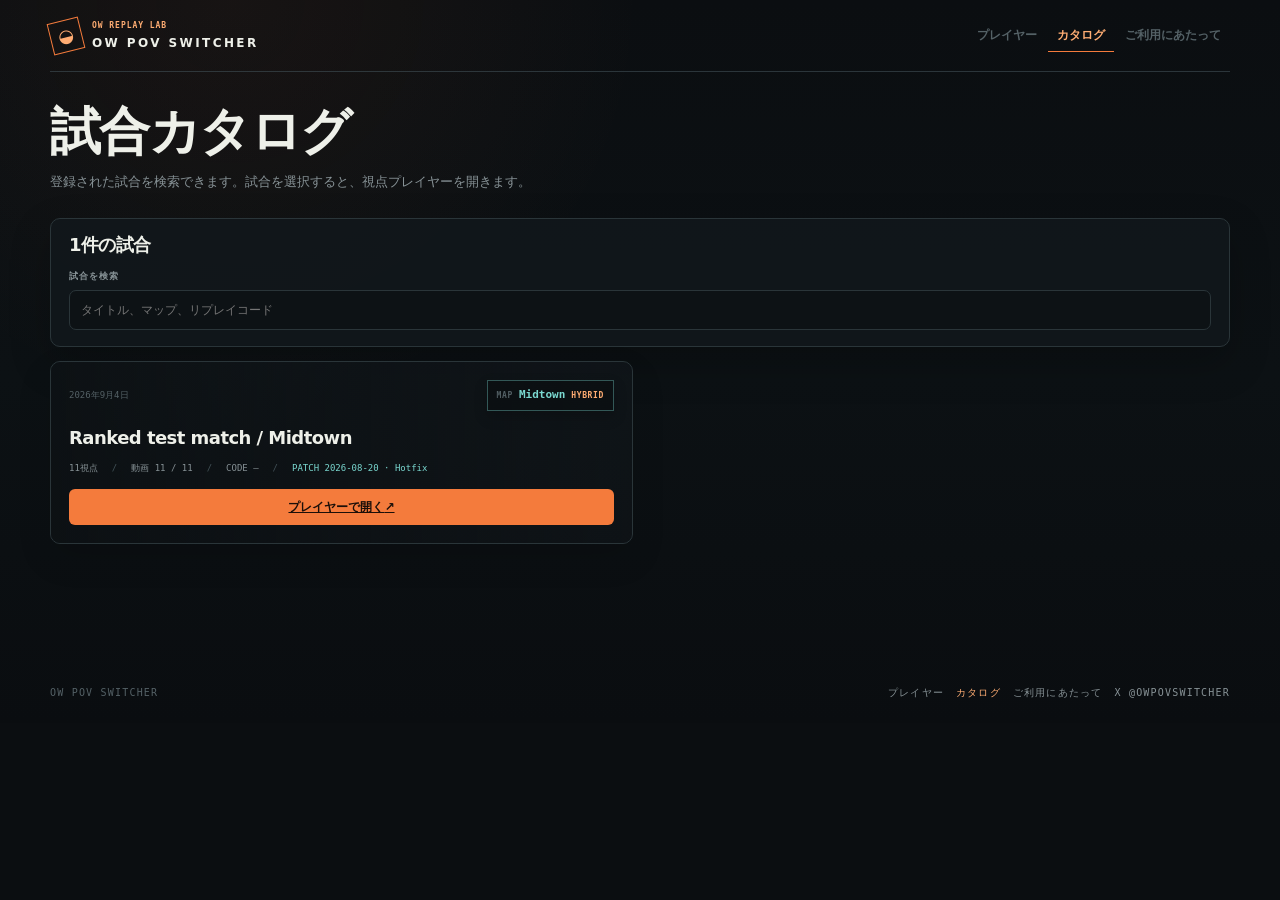
==== catalog.html @ fe80c664 "Initial version of OW POV Switcher" ====
<!doctype html>
<html lang="ja">
  <head>
    <meta charset="UTF-8" />
    <meta name="viewport" content="width=device-width, initial-scale=1.0" />
    <meta name="theme-color" content="#0b0e11" />
  <title>試合カタログ | OW POV Switcher</title>
    <link rel="stylesheet" href="./styles.css" />
  </head>
  <body>
    <div class="app-shell">
      <header class="topbar">
        <a class="brand" href="./index.html" aria-label="OW POV Switcher プレイヤー">
          <span class="brand-mark" aria-hidden="true">◒</span>
          <span>
            <span class="brand-kicker">OW REPLAY LAB</span>
            <span class="brand-name">OW POV SWITCHER</span>
          </span>
        </a>
        <div class="topbar-tools">
          <nav class="primary-nav" aria-label="メインナビゲーション">
            <a href="./index.html">プレイヤー</a>
            <a class="is-active" href="./catalog.html" aria-current="page">カタログ</a>
            <a href="./usage.html">ご利用にあたって</a>
          </nav>
        </div>
      </header>

      <main id="top">
        <section class="page-hero">
          <div>
            <h1>試合カタログ</h1>
            <p class="hero-text">
              登録された試合を検索できます。試合を選択すると、視点プレイヤーを開きます。
            </p>
          </div>
        </section>

        <section class="catalog-toolbar panel" aria-label="カタログ操作">
          <div class="catalog-toolbar-heading">
            <div>
              <h2 id="catalogCount">読み込み中</h2>
            </div>
          </div>
          <div class="catalog-filters">
            <label class="catalog-search">
              <span class="field-label">試合を検索</span>
              <input id="catalogSearch" class="text-input" type="search" placeholder="タイトル、マップ、リプレイコード" autocomplete="off" />
            </label>
          </div>
          <p id="catalogStatusMessage" class="data-status" aria-live="polite"></p>
        </section>

        <section class="catalog-section" aria-label="試合一覧">
          <div id="catalogGrid" class="catalog-grid" aria-live="polite"></div>
        </section>
      </main>

      <footer class="footer">
        <span>OW POV SWITCHER</span>
        <nav class="footer-links" aria-label="サイト情報">
          <a href="./index.html">プレイヤー</a>
          <a href="./catalog.html" aria-current="page">カタログ</a>
          <a href="./usage.html">ご利用にあたって</a>
          <a href="https://x.com/OWPOVSwitcher" target="_blank" rel="noreferrer noopener">X @OWPOVSwitcher</a>
        </nav>
      </footer>
    </div>

    <script src="./map-data.js" defer></script>
    <script src="./patch-data.js" defer></script>
    <script src="./catalog-data.js" defer></script>
    <script src="./catalog.js" defer></script>
  </body>
</html>
---- styles.css ----
:root {
  --content-width: 1180px;
  --font-sans: "Yu Gothic", "Hiragino Kaku Gothic ProN", "Noto Sans JP", system-ui, sans-serif;
  --font-mono: "Cascadia Code", Consolas, monospace;
  --bg: #0b0e11;
  --panel: #11171b;
  --panel-raised: #171f23;
  --panel-deep: #0d1215;
  --ink: #eef0e9;
  --muted: #879296;
  --faint: #546166;
  --line: #2a3539;
  --line-bright: #435258;
  --orange: #f47b3c;
  --orange-soft: #ffad73;
  --cyan: #7ad8d0;
  --yellow: #e6c86e;
  --danger: #f36e69;
  --radius: 10px;
  --shadow: 0 16px 40px rgba(0, 0, 0, 0.22);
  color-scheme: dark;
}

* {
  box-sizing: border-box;
}

html {
  background: var(--bg);
  scroll-behavior: smooth;
}

body {
  margin: 0;
  min-width: 320px;
  background:
    radial-gradient(circle at 18% 0%, rgba(244, 123, 60, 0.055), transparent 26rem),
    linear-gradient(180deg, #0b0e11 0%, #0c1114 52%, #0a0d10 100%);
  color: var(--ink);
  font-family: var(--font-sans);
  line-height: 1.5;
}

button,
input {
  font: inherit;
}

button {
  cursor: pointer;
}

button:focus-visible,
input:focus-visible,
select:focus-visible,
a:focus-visible {
  outline: 2px solid var(--cyan);
  outline-offset: 3px;
}

.app-shell {
  width: min(var(--content-width), calc(100% - 32px));
  margin: 0 auto;
}

.topbar {
  display: flex;
  align-items: center;
  justify-content: space-between;
  min-height: 72px;
  border-bottom: 1px solid rgba(67, 82, 88, 0.58);
}

.brand {
  display: inline-flex;
  align-items: center;
  gap: 10px;
  color: var(--ink);
  text-decoration: none;
}

.brand-mark {
  display: grid;
  width: 32px;
  height: 32px;
  place-items: center;
  border: 1px solid var(--orange);
  color: var(--orange-soft);
  font-size: 18px;
  line-height: 1;
  transform: rotate(-14deg);
}

.brand-kicker,
.brand-name,
.eyebrow,
.field-label,
.hero-label,
.panel-index,
.micro-copy,
.footer,
.keyboard-hint {
  letter-spacing: 0.12em;
  text-transform: uppercase;
}

.brand-kicker {
  display: block;
  color: var(--orange-soft);
  font-family: var(--font-mono);
  font-size: 8px;
  font-weight: 700;
}

.brand-name {
  display: block;
  margin-top: 2px;
  font-size: 12px;
  font-weight: 800;
  letter-spacing: 0.2em;
}

.eyebrow {
  margin: 0 0 8px;
  color: var(--orange-soft);
  font-family: var(--font-mono);
  font-size: 10px;
  font-weight: 700;
}

.hero-label {
  display: block;
  color: var(--muted);
  font-family: var(--font-mono);
  font-size: 9px;
  font-weight: 700;
}

.topbar-tools {
  display: flex;
  align-items: center;
  gap: 16px;
}

.primary-nav {
  display: flex;
  align-items: center;
  gap: 2px;
}

.primary-nav a {
  padding: 7px 9px;
  border-bottom: 1px solid transparent;
  color: var(--faint);
  font-family: var(--font-sans);
  font-size: 12px;
  font-weight: 700;
  letter-spacing: 0;
  text-decoration: none;
  transition: border-color 160ms ease, color 160ms ease;
}

.primary-nav a:hover,
.primary-nav a.is-active {
  border-color: var(--orange);
  color: var(--orange-soft);
}

main {
  padding: 32px 0 48px;
}

.intro-grid {
  margin-bottom: 24px;
}

h1,
h2,
p {
  margin-top: 0;
}

h1,
h2 {
  font-weight: 700;
  letter-spacing: -0.03em;
}

h1 {
  max-width: 820px;
  margin-bottom: 12px;
  font-size: clamp(2rem, 4vw, 3.6rem);
  line-height: 1.08;
}

.match-page-title {
  max-width: 900px;
  margin-bottom: 12px;
  font-size: clamp(2rem, 4.2vw, 3.8rem);
  overflow-wrap: anywhere;
}

h1 em {
  color: var(--orange);
  font-style: normal;
}

h2 {
  margin-bottom: 0;
  font-size: 20px;
  line-height: 1.15;
}

.hero-text {
  max-width: 680px;
  margin-bottom: 0;
  color: var(--muted);
  font-size: 13px;
  line-height: 1.75;
}

.panel {
  border: 1px solid var(--line);
  border-radius: var(--radius);
  background: rgba(17, 23, 27, 0.9);
  box-shadow: var(--shadow);
}

.lab-grid {
  display: grid;
  grid-template-columns: 250px minmax(0, 1fr);
  gap: 14px;
  align-items: start;
}

.control-panel {
  min-height: auto;
  padding: 16px;
}

.panel-heading {
  display: flex;
  align-items: flex-start;
  justify-content: space-between;
  gap: 12px;
  margin-bottom: 18px;
}

.panel-heading.compact {
  margin-bottom: 16px;
}

.panel-index {
  display: inline-flex;
  align-items: center;
  justify-content: center;
  min-width: 28px;
  height: 22px;
  border: 1px solid var(--line-bright);
  color: var(--faint);
  font-family: "Cascadia Code", Consolas, monospace;
  font-size: 9px;
}

.field-label {
  display: block;
  margin-bottom: 7px;
  color: var(--muted);
  font-family: var(--font-mono);
  font-size: 9px;
  font-weight: 700;
}

.text-input {
  width: 100%;
  height: 38px;
  padding: 0 11px;
  border: 1px solid var(--line);
  border-radius: 7px;
  outline: none;
  background: var(--panel-deep);
  color: var(--ink);
  font-size: 12px;
  transition: border-color 160ms ease, background 160ms ease;
}

.text-input:hover,
.text-input:focus {
  border-color: var(--line-bright);
  background: #0f1518;
}

.pov-list-heading {
  display: flex;
  align-items: center;
  justify-content: space-between;
  margin-top: 0;
}

.pov-list-heading .field-label {
  margin-bottom: 0;
}

.micro-copy {
  color: var(--faint);
  font-family: var(--font-mono);
  font-size: 8px;
}

.pov-list {
  display: grid;
  gap: 7px;
  max-height: 520px;
  margin-top: 10px;
  overflow-y: auto;
  padding-right: 4px;
  scrollbar-color: var(--line-bright) transparent;
}

.pov-row {
  display: grid;
  width: 100%;
  grid-template-columns: 29px minmax(0, 1fr) auto;
  gap: 8px;
  align-items: center;
  padding: 8px 7px;
  border: 1px solid rgba(42, 53, 57, 0.7);
  appearance: none;
  color: var(--ink);
  font: inherit;
  text-align: left;
  background: rgba(13, 18, 21, 0.8);
  cursor: pointer;
  transition: border-color 160ms ease, background 160ms ease;
}

.pov-row:hover {
  border-color: var(--line-bright);
  background: rgba(23, 31, 35, 0.9);
}

.pov-row.is-active {
  border-color: rgba(244, 123, 60, 0.72);
  background: rgba(244, 123, 60, 0.06);
}

.pov-number {
  display: grid;
  width: 27px;
  height: 27px;
  place-items: center;
  border: 1px solid var(--line-bright);
  color: var(--cyan);
  font-family: "Cascadia Code", Consolas, monospace;
  font-size: 9px;
}

.pov-row.is-active .pov-number {
  border-color: var(--orange);
  color: var(--orange-soft);
}

.pov-info {
  min-width: 0;
}

.pov-name-line {
  display: flex;
  align-items: center;
  justify-content: space-between;
  gap: 8px;
  margin-bottom: 0;
}

.pov-name-line strong {
  min-width: 0;
  overflow: hidden;
  color: var(--ink);
  font-size: 11px;
  font-weight: 600;
  text-overflow: ellipsis;
  white-space: nowrap;
}

.pov-name-line small {
  flex: 0 0 auto;
  color: var(--faint);
  font-family: "Cascadia Code", Consolas, monospace;
  font-size: 8px;
}

.pov-switch {
  color: var(--faint);
  font-family: "Cascadia Code", Consolas, monospace;
  font-size: 9px;
}

.pov-row.is-active .pov-switch {
  color: var(--orange-soft);
}

.button {
  display: inline-flex;
  align-items: center;
  justify-content: space-between;
  min-height: 36px;
  padding: 0 11px;
  border: 1px solid transparent;
  border-radius: 6px;
  font-size: 12px;
  font-weight: 700;
  transition: transform 160ms ease, border-color 160ms ease, background 160ms ease;
}

.button:hover {
  transform: translateY(-1px);
}

.button:disabled {
  cursor: not-allowed;
  opacity: 0.42;
  transform: none;
}

.button-primary {
  background: var(--orange);
  color: #1b0f09;
}

.button-primary:hover {
  background: var(--orange-soft);
}

.button-quiet,
.button-outline {
  border-color: var(--line);
  background: transparent;
  color: var(--muted);
}

.button-quiet {
  justify-content: center;
  min-height: 30px;
  font-size: 10px;
}

.button-quiet:hover,
.button-outline:hover {
  border-color: var(--line-bright);
  color: var(--ink);
}

.button-outline {
  min-height: 30px;
  padding: 0 10px;
  font-family: var(--font-mono);
  font-size: 10px;
  white-space: nowrap;
}

.data-actions {
  display: grid;
  grid-template-columns: 1fr 1fr;
  gap: 8px;
  margin-top: 10px;
}

.data-actions .button {
  justify-content: center;
  min-width: 0;
  padding: 0 8px;
  font-size: 9px;
}

.data-status {
  min-height: 0;
  margin: 8px 0 0;
  color: var(--cyan);
  font-size: 10px;
  line-height: 1.5;
}

.data-status:empty {
  display: none;
}

.data-status.is-error {
  color: var(--danger);
}

.viewer-panel {
  min-width: 0;
  padding: 18px;
}

.viewer-header {
  display: flex;
  align-items: flex-start;
  justify-content: space-between;
  gap: 16px;
  margin-bottom: 14px;
}

.stage {
  position: relative;
  aspect-ratio: 16 / 9;
  overflow: hidden;
  border: 1px solid #263237;
  background: #060809;
  isolation: isolate;
}

.player-mount {
  position: absolute;
  inset: 0;
  z-index: 1;
}

.player-mount > div,
.player-mount iframe {
  width: 100%;
  height: 100%;
  border: 0;
}

.stage-empty {
  position: absolute;
  inset: 0;
  z-index: 4;
  display: grid;
  place-content: center;
  gap: 8px;
  padding: 20px;
  background:
    linear-gradient(135deg, transparent 0 48%, rgba(122, 216, 208, 0.035) 48% 49%, transparent 49% 100%),
    repeating-linear-gradient(0deg, rgba(255, 255, 255, 0.018) 0 1px, transparent 1px 5px),
    #080c0e;
  color: var(--muted);
  text-align: center;
}

.stage-empty.is-hidden {
  display: none;
}

.empty-glyph {
  color: var(--orange);
  font-size: 28px;
  font-weight: 200;
}

.stage-empty strong {
  color: var(--ink);
  font-size: 13px;
}

.stage-empty span:last-child {
  font-size: 10px;
}

.transport-bar {
  display: flex;
  align-items: center;
  gap: 12px;
  padding: 12px 0 10px;
  border-bottom: 1px solid var(--line);
}

.transport-buttons {
  display: flex;
  align-items: center;
  gap: 6px;
}

.icon-button,
.play-button {
  display: grid;
  place-items: center;
  border: 1px solid var(--line-bright);
  background: var(--panel-deep);
  color: var(--muted);
  transition: border-color 160ms ease, color 160ms ease, background 160ms ease;
}

.icon-button {
  width: 36px;
  height: 32px;
  font-family: "Cascadia Code", Consolas, monospace;
  font-size: 10px;
}

.play-button {
  width: 40px;
  height: 36px;
  border-color: var(--orange);
  color: var(--orange-soft);
  font-size: 13px;
}

.icon-button:hover,
.play-button:hover {
  background: var(--panel-raised);
  color: var(--ink);
}

.time-track {
  min-width: 0;
  flex: 1;
}

.volume-control {
  display: grid;
  grid-template-columns: auto minmax(76px, 110px) 27px;
  align-items: center;
  gap: 8px;
  flex: 0 0 auto;
}

.volume-label {
  color: var(--muted);
  font-family: var(--font-mono);
  font-size: 9px;
  font-weight: 700;
  letter-spacing: 0.12em;
}

.volume-control input[type="range"] {
  width: 100%;
}

.volume-control output {
  color: var(--faint);
  font-family: var(--font-mono);
  font-size: 9px;
  text-align: right;
}

.time-readout {
  display: flex;
  align-items: baseline;
  gap: 3px;
  margin-bottom: 4px;
  color: var(--faint);
  font-family: var(--font-mono);
  font-size: 9px;
}

.time-readout #currentTime {
  color: var(--ink);
  font-size: 11px;
}

input[type="range"] {
  width: 100%;
  height: 4px;
  margin: 0;
  accent-color: var(--orange);
  cursor: pointer;
}

.viewer-footer {
  display: flex;
  align-items: end;
  justify-content: space-between;
  gap: 20px;
  padding-top: 14px;
}

.notes-area {
  margin-top: 16px;
  padding-top: 16px;
  border-top: 1px solid var(--line);
}

.notes-header {
  display: flex;
  align-items: center;
  justify-content: space-between;
  gap: 16px;
}

.notes-title {
  display: block;
}

.notes-title strong {
  color: var(--ink);
  font-size: 15px;
}

.note-composer {
  display: grid;
  grid-template-columns: 110px minmax(0, 1fr);
  gap: 10px;
  align-items: start;
  margin-top: 12px;
  padding: 12px;
  border: 1px solid var(--line);
  background: var(--panel-deep);
}

.note-composer[hidden] {
  display: none;
}

.note-composer-time {
  display: grid;
  gap: 4px;
  min-height: 68px;
  padding: 4px 12px 0 0;
  border-right: 1px solid var(--line);
}

.note-time-label {
  color: var(--muted);
  font-size: 11px;
}

.note-composer-time strong {
  color: var(--orange-soft);
  font-family: var(--font-mono);
  font-size: 16px;
}

.note-composer textarea {
  width: 100%;
  min-height: 68px;
  resize: vertical;
  padding: 9px 10px;
  border: 1px solid var(--line);
  border-radius: 4px;
  outline: none;
  background: #0a0e10;
  color: var(--ink);
  font-size: 11px;
  line-height: 1.6;
}

.note-composer textarea:focus {
  border-color: var(--cyan);
}

.note-composer-actions {
  display: flex;
  grid-column: 2;
  justify-content: flex-end;
  gap: 8px;
}

.note-list {
  display: grid;
  gap: 0;
  max-height: 220px;
  margin-top: 12px;
  overflow-y: auto;
  padding-right: 4px;
  scrollbar-color: var(--line-bright) transparent;
}

.notes-empty {
  margin: 0;
  padding: 13px 0 2px;
  color: var(--faint);
  font-size: 10px;
}

.note-row {
  display: grid;
  grid-template-columns: minmax(0, 1fr) auto;
  gap: 8px;
  align-items: center;
  border-bottom: 1px solid rgba(42, 53, 57, 0.8);
}

.note-jump {
  display: grid;
  grid-template-columns: 58px minmax(0, 1fr);
  gap: 8px;
  min-width: 0;
  padding: 10px 0;
  border: 0;
  background: transparent;
  color: var(--muted);
  text-align: left;
}

.note-jump:hover {
  color: var(--ink);
}

.note-jump time {
  color: var(--orange-soft);
  font-family: var(--font-mono);
  font-size: 10px;
}

.note-jump span {
  overflow: hidden;
  font-size: 11px;
  text-overflow: ellipsis;
  white-space: nowrap;
}

.note-delete {
  padding: 5px 0 5px 8px;
  border: 0;
  background: transparent;
  color: var(--faint);
  font-size: 9px;
}

.note-delete:hover {
  color: var(--orange-soft);
}

.current-perspective {
  display: flex;
  align-items: baseline;
  gap: 9px;
  flex-wrap: wrap;
}

.current-perspective strong {
  color: var(--ink);
  font-size: 13px;
}

.current-label {
  color: var(--muted);
  font-size: 12px;
}

.current-perspective > span:last-child {
  color: var(--faint);
  font-family: var(--font-mono);
  font-size: 9px;
}

.keyboard-hint {
  display: flex;
  align-items: center;
  gap: 4px;
  color: var(--faint);
  font-family: var(--font-mono);
  font-size: 8px;
  white-space: nowrap;
}

.key {
  display: inline-grid;
  min-width: 18px;
  height: 18px;
  padding: 0 4px;
  place-items: center;
  border: 1px solid var(--line-bright);
  color: var(--muted);
  font-size: 9px;
}

.footer {
  display: flex;
  justify-content: space-between;
  gap: 20px;
  padding: 16px 0 22px;
  color: var(--faint);
  font-family: var(--font-mono);
  font-size: 10px;
}

.footer-links {
  display: flex;
  flex-wrap: wrap;
  gap: 12px;
  align-items: center;
}

.footer-links a {
  border-bottom: 1px solid transparent;
  color: var(--muted);
  text-decoration: none;
  transition: color 160ms ease, border-color 160ms ease;
}

.footer-links a:hover,
.footer-links a:focus-visible {
  border-color: var(--orange);
  color: var(--orange-soft);
}

.footer-links a[aria-current="page"] {
  color: var(--orange-soft);
}

.page-hero {
  margin-bottom: 24px;
}

.catalog-toolbar {
  margin-bottom: 14px;
  padding: 16px 18px;
}

.catalog-toolbar-heading {
  display: flex;
  align-items: flex-start;
  justify-content: space-between;
  gap: 20px;
}

.catalog-toolbar-heading h2 {
  font-size: 18px;
}

.catalog-filters {
  display: grid;
  grid-template-columns: minmax(0, 1fr);
  gap: 10px;
  margin-top: 14px;
}

.catalog-search {
  display: block;
}

.catalog-search .text-input {
  height: 40px;
}

.catalog-section {
  min-height: 260px;
}

.catalog-grid {
  display: grid;
  grid-template-columns: repeat(2, minmax(0, 1fr));
  gap: 14px;
}

.match-card {
  display: grid;
  min-width: 0;
  position: relative;
  isolation: isolate;
  overflow: hidden;
  padding: 18px;
  border: 1px solid var(--line);
  border-radius: var(--radius);
  background:
    linear-gradient(135deg, rgba(122, 216, 208, 0.035), transparent 42%),
    rgba(17, 23, 27, 0.9);
  box-shadow: 0 14px 34px rgba(0, 0, 0, 0.12);
  transition: border-color 160ms ease, transform 160ms ease, background 160ms ease;
}

.match-card::before,
.match-card::after {
  position: absolute;
  inset: 0;
  pointer-events: none;
}

.match-card::before {
  background-image: var(--match-map-image, none);
  background-position: center;
  background-size: cover;
  content: "";
  filter: saturate(1.04) contrast(1.08) brightness(1.16);
  opacity: 0;
  transform: scale(1.04);
  transition: opacity 180ms ease, transform 180ms ease;
  z-index: 0;
}

.match-card::after {
  background:
    linear-gradient(90deg, rgba(12, 16, 19, 0.97) 0%, rgba(12, 16, 19, 0.83) 54%, rgba(12, 16, 19, 0.9) 100%),
    linear-gradient(180deg, rgba(12, 16, 19, 0.08), rgba(12, 16, 19, 0.5));
  content: "";
  z-index: 1;
}

.match-card.has-map-image::before {
  opacity: 0.9;
}

.match-card.has-map-image::after {
  background:
    linear-gradient(90deg, rgba(12, 16, 19, 0.88) 0%, rgba(12, 16, 19, 0.54) 48%, rgba(12, 16, 19, 0.24) 100%),
    linear-gradient(180deg, rgba(12, 16, 19, 0.08), rgba(12, 16, 19, 0.42));
}

.match-card > * {
  position: relative;
  z-index: 2;
}

.match-card:hover {
  border-color: var(--line-bright);
  background:
    linear-gradient(135deg, rgba(244, 123, 60, 0.055), transparent 42%),
    rgba(20, 27, 31, 0.96);
  transform: translateY(-2px);
}

.match-card.has-map-image:hover::before {
  opacity: 0.98;
  transform: scale(1.07);
}

.match-card-topline,
.match-card-meta,
.match-card-actions,
.generated-id-heading,
.generated-id-row,
.registration-actions,
.result-actions {
  display: flex;
  align-items: center;
}

.match-card-topline {
  justify-content: space-between;
  gap: 12px;
}

.match-card-date {
  color: var(--faint);
  font-family: "Cascadia Code", Consolas, monospace;
  font-size: 9px;
}

.match-card-map {
  display: inline-flex;
  align-items: baseline;
  gap: 6px;
  max-width: 64%;
  overflow: hidden;
  padding: 6px 9px;
  border: 1px solid rgba(122, 216, 208, 0.36);
  background: rgba(8, 12, 15, 0.5);
  box-shadow: 0 6px 14px rgba(0, 0, 0, 0.18);
  color: var(--cyan);
  font-family: var(--font-mono);
  font-size: 11px;
  font-weight: 700;
  text-align: right;
  text-overflow: ellipsis;
  white-space: nowrap;
}

.match-card-map-label {
  flex: 0 0 auto;
  color: var(--faint);
  font-size: 8px;
  letter-spacing: 0.08em;
}

.match-card-map-name {
  overflow: hidden;
  text-overflow: ellipsis;
}

.match-card-map-mode {
  flex: 0 0 auto;
  color: var(--orange-soft);
  font-size: 8px;
  letter-spacing: 0.08em;
}

.match-card-heading {
  margin-top: 16px;
}

.match-card-heading h2 {
  min-width: 0;
  margin: 0;
  overflow-wrap: anywhere;
  font-size: 18px;
  line-height: 1.18;
}

.match-card-meta {
  flex-wrap: wrap;
  gap: 8px 14px;
  margin-top: 14px;
  color: var(--muted);
  font-family: var(--font-mono);
  font-size: 9px;
}

.match-card-meta span + span::before {
  margin-right: 14px;
  color: var(--line-bright);
  content: "/";
}

.match-card-patch-current {
  color: var(--cyan);
  white-space: nowrap;
}

.match-card-patch-warning {
  display: flex;
  align-items: center;
  gap: 10px;
  margin-top: 15px;
  padding: 9px 10px;
  border: 1px solid rgba(244, 178, 78, 0.52);
  background: rgba(63, 43, 24, 0.52);
  color: #f7d28d;
  font-size: 10px;
}

.match-card-patch-warning.is-unknown {
  border-color: rgba(154, 169, 179, 0.46);
  background: rgba(42, 49, 54, 0.52);
  color: var(--muted);
}

.match-card-patch-warning-icon {
  display: grid;
  flex: 0 0 auto;
  width: 18px;
  height: 18px;
  place-items: center;
  border: 1px solid currentColor;
  border-radius: 50%;
  font-family: "Cascadia Code", Consolas, monospace;
  font-size: 10px;
  font-weight: 700;
}

.match-card-patch-warning-copy {
  display: grid;
  min-width: 0;
  gap: 3px;
  line-height: 1.25;
}

.match-card-patch-warning-copy strong {
  color: inherit;
  font-size: 10px;
  font-weight: 700;
}

.match-card-patch-warning-copy small {
  overflow: hidden;
  color: inherit;
  font-family: "Cascadia Code", Consolas, monospace;
  font-size: 9px;
  text-overflow: ellipsis;
  white-space: nowrap;
}

.match-card-patch-warning a {
  flex: 0 0 auto;
  margin-left: auto;
  color: inherit;
  font-family: "Cascadia Code", Consolas, monospace;
  font-size: 9px;
  text-decoration: underline;
  text-underline-offset: 3px;
}

.match-card-actions {
  gap: 8px;
  margin-top: 14px;
}

.match-card-actions .button:first-child {
  flex: 1;
}

.match-card-actions .button:last-child {
  justify-content: center;
  padding: 0 9px;
}

.catalog-empty {
  grid-column: 1 / -1;
  display: grid;
  place-content: center;
  justify-items: center;
  gap: 8px;
  min-height: 260px;
  padding: 30px;
  text-align: center;
}

.catalog-empty strong {
  color: var(--ink);
  font-size: 15px;
}

.catalog-empty > span:not(.empty-glyph) {
  color: var(--muted);
  font-size: 11px;
}

.catalog-empty .button {
  margin-top: 7px;
}

.registration-result {
  display: flex;
  align-items: center;
  justify-content: space-between;
  gap: 24px;
  margin-top: 14px;
  padding: 16px 18px;
}

.registration-result p:last-child {
  max-width: 700px;
  margin: 8px 0 0;
  color: var(--muted);
  font-size: 13px;
  line-height: 1.75;
}

.registration-result .button {
  flex: 0 0 auto;
}

.info-page {
  max-width: 100%;
  margin: 0 auto;
}

.info-page .page-hero {
  margin-bottom: 24px;
}

.info-page-title {
  max-width: 720px;
  margin-bottom: 16px;
  font-size: clamp(2rem, 4vw, 3.6rem);
}

.info-grid {
  display: grid;
  grid-template-columns: repeat(2, minmax(0, 1fr));
  gap: 14px;
}

.info-card {
  min-width: 0;
  padding: 18px;
}

.info-card.wide {
  grid-column: 1 / -1;
}

.info-card h2 {
  margin-bottom: 12px;
}

.info-card p,
.info-card li {
  color: var(--muted);
  font-size: 13px;
  line-height: 1.75;
}

.info-card p:last-child {
  margin-bottom: 0;
}

.info-card ul {
  margin: 0;
  padding-left: 1.25rem;
}

.info-card li + li {
  margin-top: 5px;
}

.info-card strong {
  color: var(--ink);
  font-weight: 700;
}

.info-card a {
  color: var(--orange-soft);
}

.registration-layout {
  display: grid;
  grid-template-columns: minmax(280px, 350px) minmax(0, 1fr);
  gap: 16px;
  align-items: start;
}

.registration-meta,
.perspective-editor {
  padding: 22px;
}

.registration-meta {
  position: sticky;
  top: 18px;
}

.register-field-grid {
  display: grid;
  grid-template-columns: 1fr 1fr;
  gap: 10px;
  margin-top: 16px;
}

.field-note,
.section-lead {
  margin: 7px 0 0;
  color: var(--faint);
  font-size: 10px;
  line-height: 1.6;
}

.code-input {
  font-family: "Cascadia Code", Consolas, monospace;
}

.generated-id-block {
  margin-top: 25px;
  padding-top: 18px;
  border-top: 1px solid var(--line);
}

.generated-id-heading {
  justify-content: space-between;
  gap: 12px;
}

.generated-id-heading .field-label {
  margin-bottom: 0;
}

.generated-id-row {
  gap: 8px;
}

.generated-id-row .text-input {
  min-width: 0;
}

.generated-id-row .button {
  flex: 0 0 auto;
  justify-content: center;
}

.registration-actions {
  flex-wrap: wrap;
  gap: 9px;
  margin-top: 24px;
}

.registration-actions .button-primary {
  flex: 1 1 190px;
}

.registration-actions .button-quiet {
  flex: 0 0 auto;
  padding: 0 12px;
}

.perspective-editor .panel-heading {
  margin-bottom: 8px;
}

.section-lead {
  max-width: 670px;
  margin-bottom: 18px;
}

.perspective-editor-list {
  display: grid;
  gap: 8px;
}

.register-pov-row {
  display: grid;
  grid-template-columns: 34px minmax(0, 1fr);
  gap: 10px;
  padding: 12px;
  border: 1px solid rgba(42, 53, 57, 0.78);
  background: rgba(13, 18, 21, 0.78);
}

.register-pov-index {
  display: grid;
  width: 29px;
  height: 29px;
  place-items: center;
  border: 1px solid var(--line-bright);
  color: var(--cyan);
  font-family: "Cascadia Code", Consolas, monospace;
  font-size: 9px;
}

.register-pov-fields {
  display: grid;
  grid-template-columns: minmax(130px, 1.3fr) 100px 105px minmax(180px, 2fr) 82px;
  gap: 9px;
  align-items: end;
}

.register-pov-fields .field-label {
  margin-bottom: 5px;
}

.register-pov-fields .text-input {
  height: 34px;
}

.registration-result[hidden] {
  display: none;
}

.registration-result {
  margin-top: 16px;
}

.result-actions {
  flex-wrap: wrap;
  justify-content: flex-end;
  gap: 8px;
}

@media (max-width: 1120px) {
  .lab-grid {
    grid-template-columns: 250px minmax(0, 1fr);
  }

  .control-panel,
  .viewer-panel {
    padding: 16px;
  }

  .register-pov-fields {
    grid-template-columns: minmax(120px, 1.25fr) 92px 96px minmax(150px, 1.8fr) 76px;
    gap: 7px;
  }

}

@media (max-width: 820px) {
  .app-shell {
    width: min(100% - 24px, 680px);
  }

  .topbar {
    min-height: 72px;
  }

  .topbar {
    align-items: flex-start;
    flex-direction: column;
    gap: 12px;
    padding: 16px 0;
  }

  .topbar-tools {
    width: 100%;
    justify-content: space-between;
    gap: 12px;
  }

  .catalog-grid {
    grid-template-columns: 1fr;
  }

  .registration-layout {
    grid-template-columns: 1fr;
  }

  .registration-meta {
    position: static;
  }

  .registration-result,
  .info-card.wide {
    align-items: flex-start;
    flex-direction: column;
  }

  .info-grid {
    grid-template-columns: 1fr;
  }

  .info-card.wide {
    grid-column: auto;
  }

  .result-actions {
    justify-content: flex-start;
  }

  .register-pov-fields {
    grid-template-columns: minmax(0, 1.3fr) 110px 110px;
  }

  .register-pov-video {
    grid-column: span 2;
  }

  .register-pov-offset {
    grid-column: 3;
  }

  main {
    padding-top: 30px;
  }

  .lab-grid {
    grid-template-columns: 1fr;
  }

  .control-panel {
    min-height: auto;
  }

  .pov-list {
    max-height: none;
  }

  .viewer-header,
  .transport-bar,
  .viewer-footer,
  .notes-header {
    align-items: flex-start;
    flex-direction: column;
  }

  .note-composer {
    grid-template-columns: 1fr;
  }

  .note-composer-time {
    min-height: auto;
    padding: 0 0 8px;
    border-right: 0;
    border-bottom: 1px solid var(--line);
  }

  .note-composer-actions {
    grid-column: 1;
  }

  .transport-bar {
    gap: 11px;
  }

  .time-track {
    width: 100%;
  }

  .volume-control {
    width: 100%;
    grid-template-columns: auto minmax(0, 1fr) 34px;
  }

  .button-outline {
    align-self: stretch;
  }

}

@media (max-width: 520px) {
  .brand-name {
    font-size: 11px;
  }

  h1 {
    font-size: clamp(2rem, 12vw, 3rem);
  }

  .viewer-panel,
  .control-panel {
    padding: 16px;
  }

  .primary-nav {
    flex-wrap: wrap;
  }

  .topbar-tools {
    align-items: flex-start;
    flex-direction: column;
  }

  .catalog-toolbar {
    padding: 17px;
  }

  .catalog-toolbar-heading {
    align-items: stretch;
    flex-direction: column;
    gap: 12px;
  }

  .catalog-toolbar-heading .button {
    justify-content: center;
  }

  .catalog-filters {
    grid-template-columns: 1fr;
  }

  .match-card-actions {
    align-items: stretch;
    flex-direction: column;
  }

  .match-card-actions .button:last-child {
    min-height: 34px;
  }

  .register-field-grid {
    grid-template-columns: 1fr;
  }

  .register-pov-fields {
    grid-template-columns: 1fr 1fr;
  }

  .register-pov-name,
  .register-pov-video {
    grid-column: span 2;
  }

  .register-pov-offset {
    grid-column: auto;
  }

  .register-pov-fields {
    grid-template-columns: 1fr;
  }

  .register-pov-name,
  .register-pov-video {
    grid-column: auto;
  }

  .generated-id-row {
    align-items: stretch;
    flex-direction: column;
  }

  .generated-id-row .button {
    min-height: 34px;
  }

  .footer {
    align-items: flex-start;
    flex-direction: column;
    gap: 7px;
  }
}

@media (prefers-reduced-motion: reduce) {
  *,
  *::before,
  *::after {
    scroll-behavior: auto !important;
    transition-duration: 0.01ms !important;
    animation-duration: 0.01ms !important;
  }
}
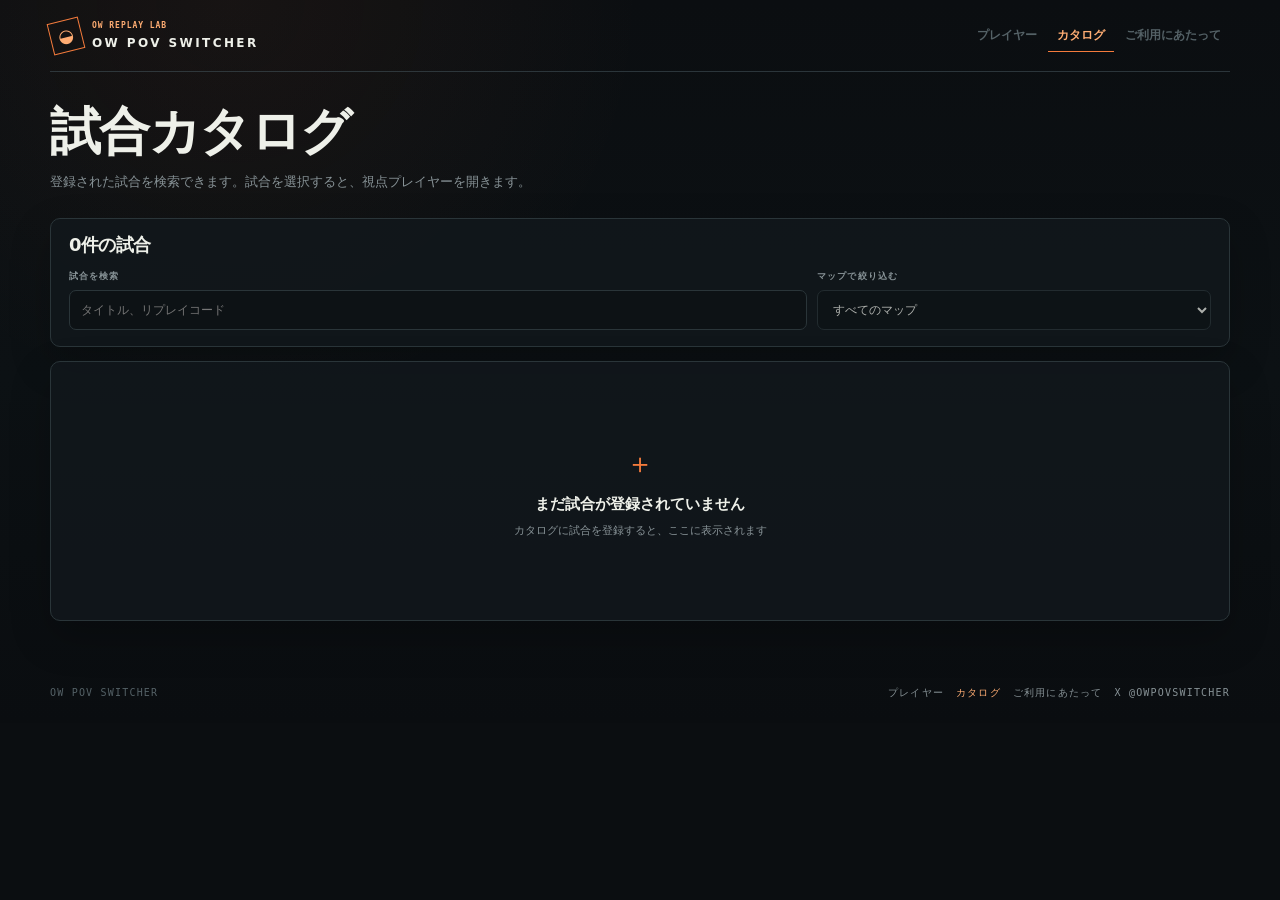
==== commit 4e8d7837: "feat: filter catalog by map" ====
--- a/catalog.html
+++ b/catalog.html
@@ -45,7 +45,13 @@
           <div class="catalog-filters">
             <label class="catalog-search">
               <span class="field-label">試合を検索</span>
-              <input id="catalogSearch" class="text-input" type="search" placeholder="タイトル、マップ、リプレイコード" autocomplete="off" />
+              <input id="catalogSearch" class="text-input" type="search" placeholder="タイトル、リプレイコード" autocomplete="off" />
+            </label>
+            <label class="catalog-filter">
+              <span class="field-label">マップで絞り込む</span>
+              <select id="catalogMapFilter" class="text-input">
+                <option value="">すべてのマップ</option>
+              </select>
             </label>
           </div>
           <p id="catalogStatusMessage" class="data-status" aria-live="polite"></p>
--- a/styles.css
+++ b/styles.css
@@ -913,7 +913,7 @@
 
 .catalog-filters {
   display: grid;
-  grid-template-columns: minmax(0, 1fr);
+  grid-template-columns: minmax(0, 1.5fr) minmax(180px, 0.8fr);
   gap: 10px;
   margin-top: 14px;
 }
@@ -923,6 +923,14 @@
 }
 
 .catalog-search .text-input {
+  height: 40px;
+}
+
+.catalog-filter {
+  display: block;
+}
+
+.catalog-filter .text-input {
   height: 40px;
 }
 
